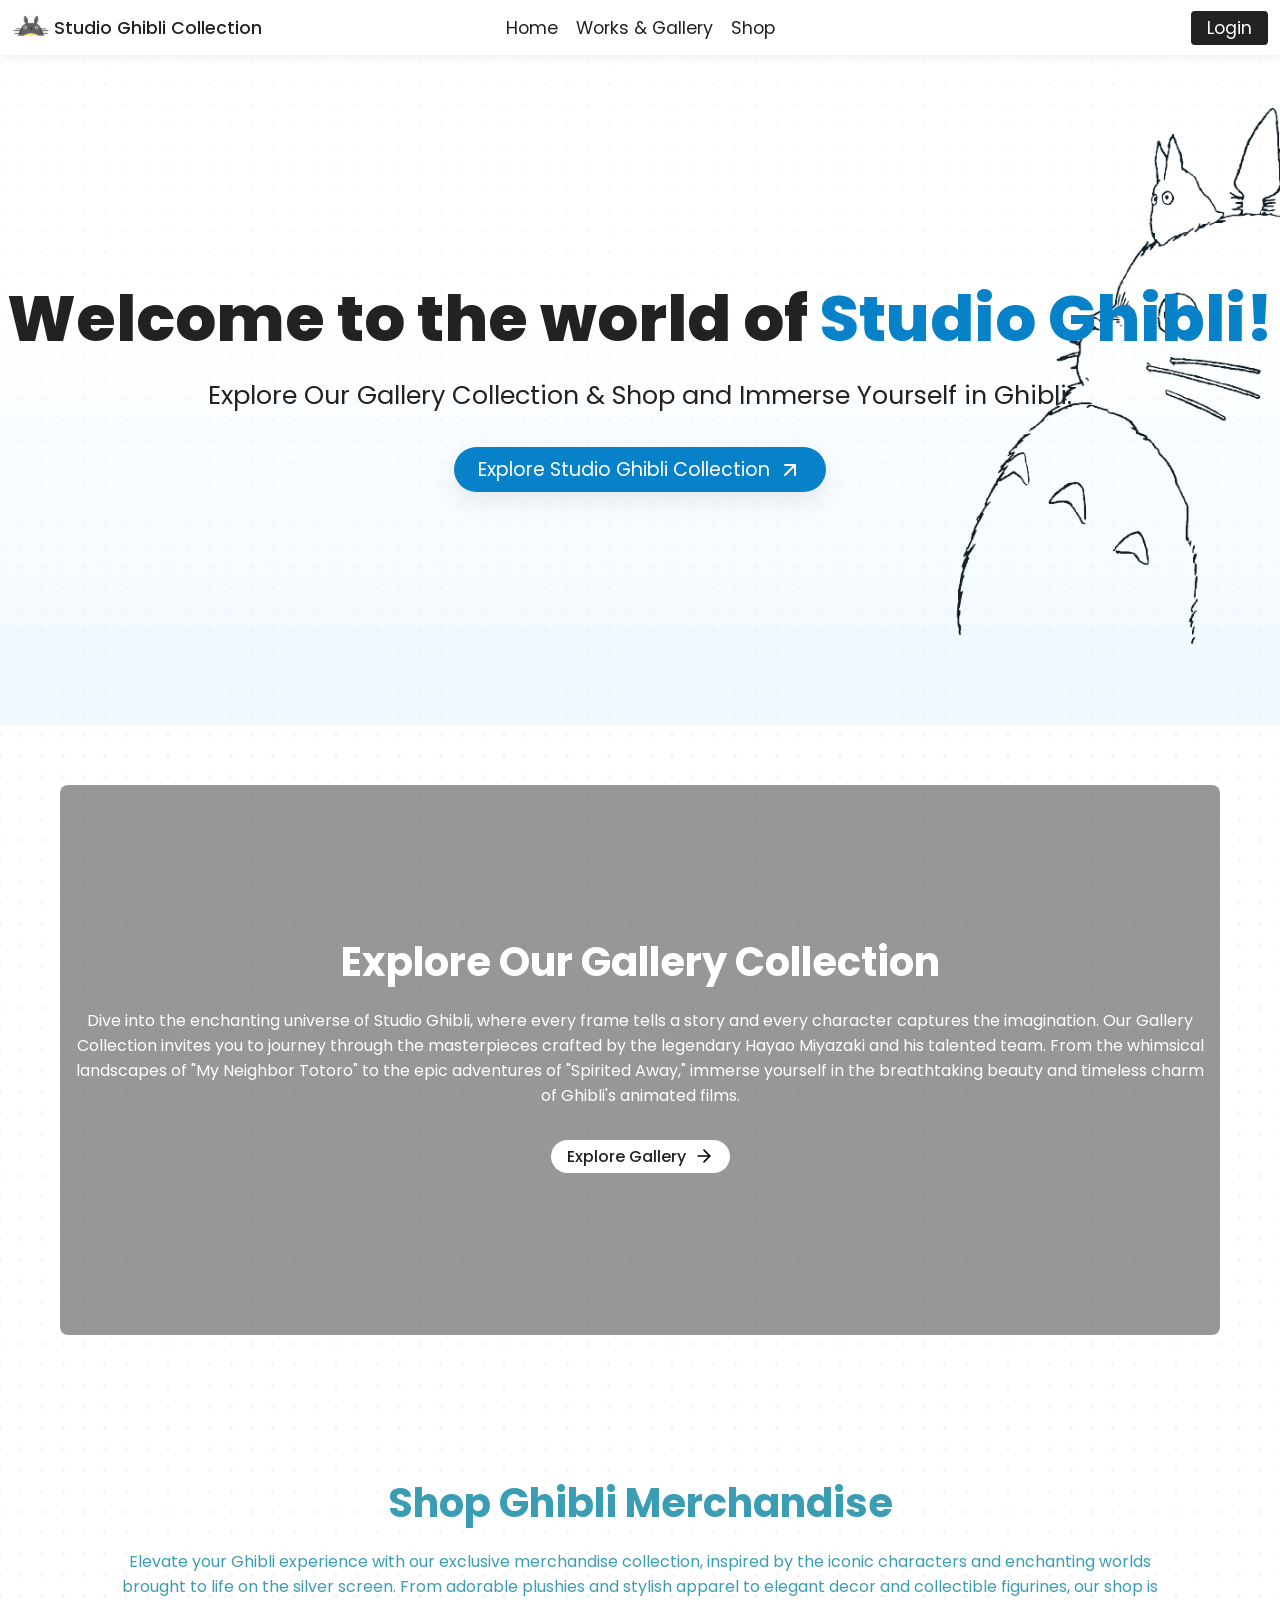
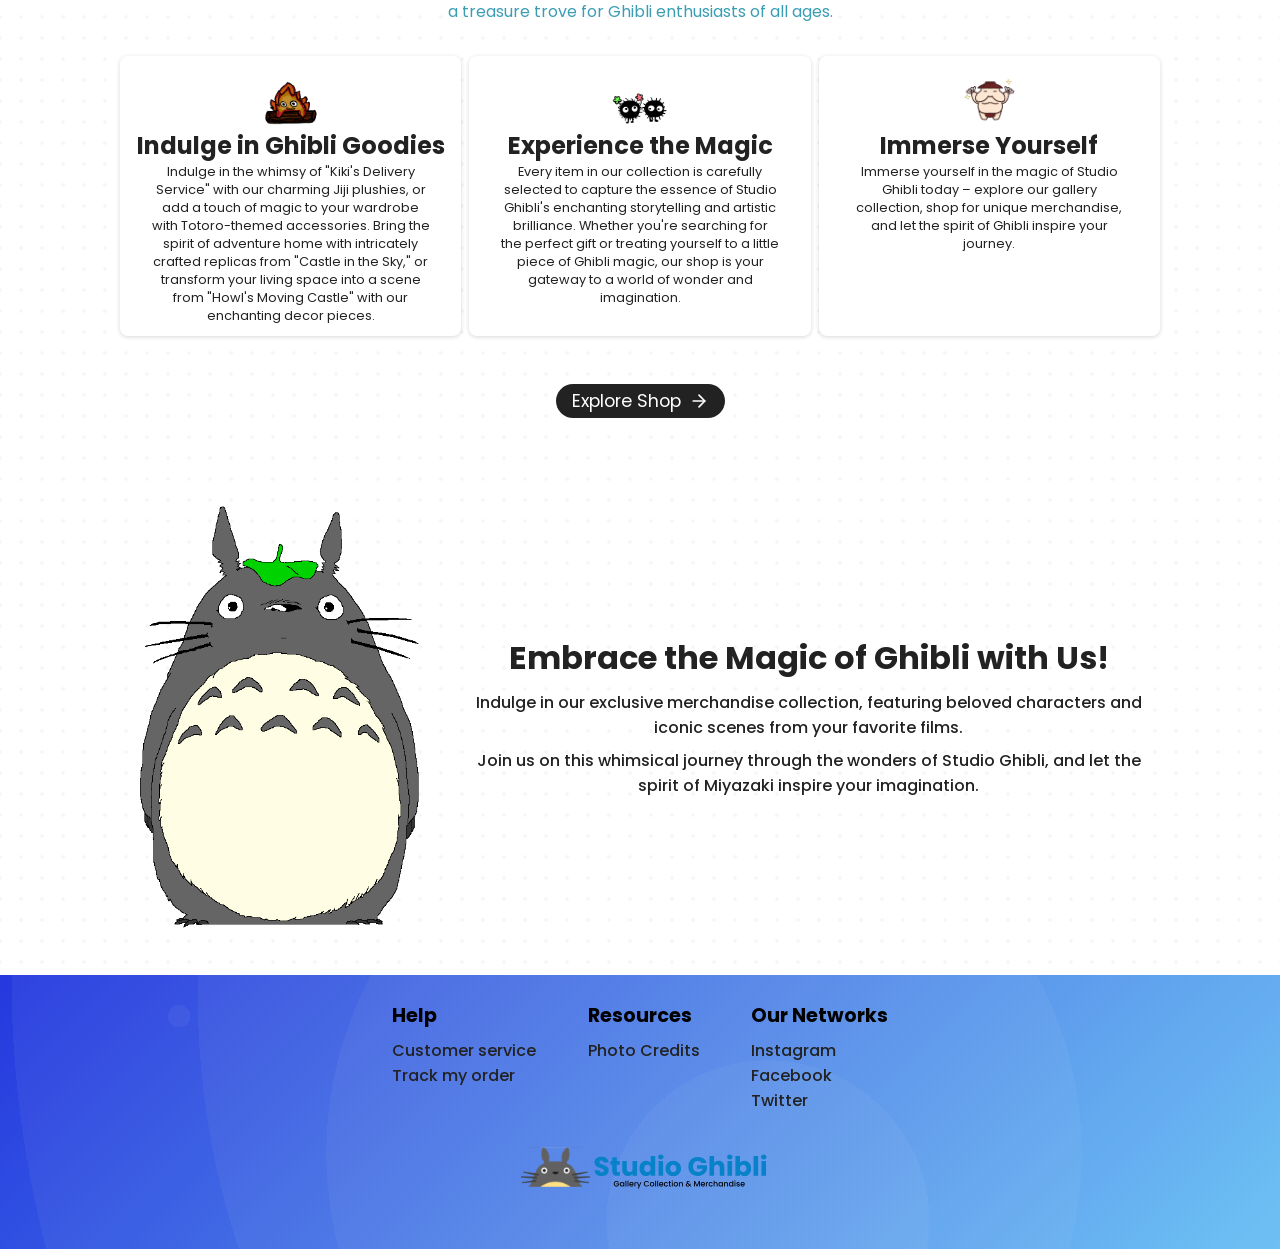
==== landing_page.html @ 47c3f197 "Change website design" ====
<!DOCTYPE html>
<html lang="en">
<head>
    <meta charset="UTF-8">
    <meta name="viewport" content="width=device-width, initial-scale=1.0">
    <link rel="stylesheet" href="css/lading_page.css">
    <link rel="stylesheet" href="css/nav-footer.css">
    <link rel="icon" sizes="32x32" href="assets/icons/logo.svg" type="image/x-icon">
    <title>Studio Ghibli</title>
</head>
<body>
    <nav >
        <div class="left">
            <img src="assets/img/totoro-logo-c.png" width="38" height="38" alt="">
            <a  href="landing_page.html">Studio Ghibli Collection</a>
        </div>
        <div class="center">
            <a id="home" href="index.html">Home</a>
            <a id="works-gallery" href="pages/works_gallery.html">Works & Gallery</a>
            <a id="shop" href="pages/shop.html">Shop</a>
        </div>
        <div class="right">
            <a id="login" href="pages/login.html">Login</a>
        </div>
    </nav>

        <header class="bg flex col">
            <div class="bg-content flex col">
                <div class="context flex col">
                    <h1 class="headline">Welcome to the world of <span>Studio Ghibli!</span></h1>
                    <p class="headline-2">Explore Our Gallery Collection & Shop and Immerse Yourself in Ghibli. </p>
                </div>
                <button id="main-bttn" class="flex row">
                    Explore Studio Ghibli Collection
                    <img src="assets/icons/arrow-up-right-w.svg" alt="">
                </button>
            </div>
        </header>

        <section class="intro-gallery flex col">
            <div class="black-bg"></div>
            <p class="head">
                <strong>Explore Our Gallery Collection</strong>
            </p>
                <p>
                Dive into the enchanting universe of Studio Ghibli, where every frame tells a story and every character captures the imagination. Our Gallery Collection invites you to journey through the masterpieces crafted by the legendary Hayao Miyazaki and his talented team. From the whimsical landscapes of "My Neighbor Totoro" to the epic adventures of "Spirited Away," immerse yourself in the breathtaking beauty and timeless charm of Ghibli's animated films.
            </p>
            <button id="gallery-bttn" class="flex row">
                    Explore Gallery
                    <img src="assets/icons/arrow-right-b.svg" alt="">
            </button>
        </section>

        <section class="merchandise flex col">
            <p class="head"><strong>Shop Ghibli Merchandise</strong></p>
            <p>Elevate your Ghibli experience with our exclusive merchandise collection, inspired by the iconic characters and enchanting worlds brought to life on the silver screen. From adorable plushies and stylish apparel to elegant decor and collectible figurines, our shop is a treasure trove for Ghibli enthusiasts of all ages.</p>
            <div class="sub">
                <div class="container">
                    <img src="assets/img/ghibli_gif2.gif" style="width:56px;height:56px;">
                    <p class="text1">Indulge in Ghibli Goodies</p>
                    <p class="text2">Indulge in the whimsy of "Kiki's Delivery Service" with our charming Jiji plushies, or add a touch of magic to your wardrobe with Totoro-themed accessories. Bring the spirit of adventure home with intricately crafted replicas from "Castle in the Sky," or transform your living space into a scene from "Howl's Moving Castle" with our enchanting decor pieces.</p>
                </div>
                <div class="container">
                    <img src="assets/img/ghibli_gif.gif" style="width:56px;height:56px;">
                    <p class="text1">Experience the Magic</p>
                    <p class="text2">Every item in our collection is carefully selected to capture the essence of Studio Ghibli's enchanting storytelling and artistic brilliance. Whether you're searching for the perfect gift or treating yourself to a little piece of Ghibli magic, our shop is your gateway to a world of wonder and imagination.</p>
                </div>
                <div class="container">
                    <img src="assets/img/ghibli_gif3.gif" style="width:56px;height:56px;">
                    <p class="text1">Immerse Yourself</p>
                    <p class="text2">Immerse yourself in the magic of Studio Ghibli today – explore our gallery collection, shop for unique merchandise, and let the spirit of Ghibli inspire your journey.</p>
                </div>
            </div>
            <button id="shop-bttn" class="flex row">
                Explore Shop
                <img src="assets/icons/arrow-right-w.svg" alt="">
            </button>
        </section>

        <section class="msg flex row">
            <img src="assets/img/totoro-gif.gif" alt="">
            <div class="msg-container">
                <p>Embrace the Magic of Ghibli with Us!</p>
                <p>Indulge in our exclusive merchandise collection, featuring beloved characters and iconic scenes from your favorite films.</p>
                <p>Join us on this whimsical journey through the wonders of Studio Ghibli, and let the spirit of Miyazaki inspire your imagination.
                </p>
            </div>
        </section>

    <footer class="flex col">
        <div class="first-col flex row">
            <div class="links flex col">
                <p>Help</p>
                <ul>
                    <li><a href="">Customer service</a></li>
                    <li><a href="">Track my order</a></li>
                </ul>
            </div>
            <div class="links flex col">
                <p>Resources</p>
                <ul>
                    <li><a href="">Photo Credits</a> </li>
                </ul>
            </div>
            <div class="links flex col">
                <p>Our Networks</p>
                <ul>
                    <li><a href="">Instagram</a></li>
                    <li><a href="">Facebook</a></li>
                    <li><a href="">Twitter</a></li>
                </ul>
            </div>
        </div>
        <img src="assets/icons/logo2.svg" alt="">
    </footer>
    <script>
        const main_bttn = document.getElementById("main-bttn");
        const gallery_bttn = document.getElementById("gallery-bttn");
        const shop_bttn = document.getElementById("shop-bttn");
        
        main_bttn.addEventListener('click', () => {
            window.location.href = "index.html";
        });
        gallery_bttn.addEventListener('click', () => {
            window.location.href = "pages/works_gallery.html";
        });
        shop_bttn.addEventListener('click', () => {
            window.location.href = "pages/shop.html";
        });
    </script>
</body>
</html>
---- css/lading_page.css ----
@import url('https://fonts.googleapis.com/css2?family=Poppins:ital,wght@0,100;0,200;0,300;0,400;0,500;0,600;0,700;0,800;0,900;1,100;1,200;1,300;1,400;1,500;1,600;1,700;1,800;1,900&display=swap');

:root{
    /* Gradients */

    --white-bg: repeating-radial-gradient(circle at center center, transparent 0px, transparent 13px,rgba(0,0,0,0.03) 13px, rgba(0,0,0,0.03) 24px,transparent 24px, transparent 62px,rgba(0,0,0,0.03) 62px, rgba(0,0,0,0.03) 96px),repeating-radial-gradient(circle at center center, rgb(255,255,255) 0px, rgb(255,255,255) 14px,rgb(255,255,255) 14px, rgb(255,255,255) 18px,rgb(255,255,255) 18px, rgb(255,255,255) 28px,rgb(255,255,255) 28px, rgb(255,255,255) 32px); 
    --bg-size-white-bg: 21px 21px;

    --blue-bg:  radial-gradient(circle at 85% 1%, hsla(190,0%,93%,0.05) 0%, hsla(190,0%,93%,0.05) 96%,transparent 96%, transparent 100%),radial-gradient(circle at 14% 15%, hsla(190,0%,93%,0.05) 0%, hsla(190,0%,93%,0.05) 1%,transparent 1%, transparent 100%),radial-gradient(circle at 60% 90%, hsla(190,0%,93%,0.05) 0%, hsla(190,0%,93%,0.05) 20%,transparent 20%, transparent 100%),radial-gradient(circle at 79% 7%, hsla(190,0%,93%,0.05) 0%, hsla(190,0%,93%,0.05) 78%,transparent 78%, transparent 100%),radial-gradient(circle at 55% 65%, hsla(190,0%,93%,0.05) 0%, hsla(190,0%,93%,0.05) 52%,transparent 52%, transparent 100%),linear-gradient(135deg, rgb(37, 56, 222),rgb(96, 189, 244)); 

    --light-blue:  linear-gradient(to bottom, #ffffff5c 40%, #dcf1ff5b 90%);
}
*{
    font-family: "Poppins", sans-serif;
    margin:0;
    padding:0;
    box-sizing: border-box;
}
a{
    text-decoration: none;
    color:inherit;
}
button{
    cursor: pointer;
}
.flex{
    display: flex;
}
.row{
    flex-direction: row;
}
.col{
    flex-direction: column;
}
ul{
    list-style: none;

}
body{
    background-image: var(--white-bg);
    background-size: var(--bg-size-white-bg);
}



/* ----- Header Part ----- */

.bg{
    background-image: var(--light-blue);
    width:100%;
    height: 725px;
    overflow: hidden;
    z-index: 1;
}
.bg-content{
    width: 100%;
    height: 100%;
    justify-content:center;
    align-items: center;
    padding: 1.8% 0;
    background: url(../assets/img/totoro-crop.png) no-repeat right;
    background-size:contain;
}

.bg button{
    padding: 0.5rem 1.5rem;
    font-size: 1.2rem;
    border-radius: 25px;
    border:none;
    color:#ffffff;
    background-color: #0781c8;
    box-shadow: rgba(149, 157, 165, 0.2) 0px 8px 24px;
    align-items: center;
    gap:8px;
}
.bg button:hover{
    background-color: #0781c8c8;
}
.context{
    margin-bottom: 2em;
}
.headline{ 
    display: block;
    text-align: center;
    font-size: 4rem;
    font-weight: 800;
    color: #222222;
    width:100%;
    height: 80px;
    margin:3% 0 2% 0;
}
.headline span{
    color:#0781c8;
}

.context p{
    text-align: center;
}
.context .headline-2{
    font-size: 1.6rem;
    font-weight: 400;
    color: #222222;
}


section{
    width:auto;
    height: 700px;
    gap:16px;
    margin:0 120px;
    justify-content: center;
    align-items: center;
}


section p{
    text-align: center;
    color:#3a9db4;
    text-wrap:wrap;
    word-wrap:break-word;
}

section p strong{
    font-size: 2.5rem;
    font-weight: 700;
    display: block;
    
}

.intro-gallery {
    margin: 60px;
    padding: 0 16px;
    width:fit-content;
    height: 550px;
    overflow: hidden;
    background: url(../assets/img/ghib-trans.png) no-repeat right;
    background-size: cover ;
    justify-content: center;
    align-items: center;
    position: relative;
    border-radius: 0.5rem;
}

.intro-gallery .black-bg{
    position: absolute;
    top:0;
    bottom:0;
    left:0;
    right:0;
    background-color: #22222277;
    z-index: 1;
}
.intro-gallery p, .intro-gallery .head{
    color:#fff;
}

.intro-gallery button, .intro-gallery p{
    z-index: 5;
}
.intro-gallery  button{
    justify-content: space-between;
    align-items: center;
    width:fit-content;
    font-size: 1rem;
    font-weight: 500;
    padding: 4px 16px;
    border:none;
    border-radius: 20px;
    background-color: #fff;
    margin: 16px 0;
    color: #222222;
    gap:8px;
    cursor: pointer;
    z-index: 5;
    transition: 0.15s ease-in;
}
.intro-gallery  button img{
    width:20px;
}
.intro-gallery button:hover{
    background-color: #eaeaea;
}

.merchandise .sub{
    display: grid;
    grid-template-columns: repeat(3, auto);
    width:100%;
    justify-content: space-between;
    align-items: start;
    gap:8px;
    margin:16px 0;

}
.merchandise .sub .container{
    display: flex;
    flex-direction: column;
    align-items: center;
    padding:16px;
    box-shadow:0px 1px 4px rgba(0, 0, 0, 0.16) ;
    height: 280px;
    border-radius: 8px;
    overflow: hidden;
    background-color: #fff;
}

.merchandise .sub .container .text1{
    font-size: 1.5rem;
    font-weight: 700;
    color:#222222;
}
.merchandise .sub .container .text2{
    font-size: 0.8rem;
    color:#222222;
    width:90%;
}
.merchandise button{
    justify-content: space-between;
    align-items: center;
    width:fit-content;
    font-size: 1.1rem;
    padding: 4px 16px;
    border:none;
    border-radius: 20px;
    background-color:#222222 ;
    margin-top: 16px;
    color: #fff;
    gap:8px;
    cursor: pointer;
    z-index: 5;
    transition: 0.15s ease-in;
}
.merchandise button img{
    width:20px;
}
.merchandise button:hover{
    background-color: #3b3b3b ;
}

.msg{
    height: 50vh;
}
.msg img{
    width:auto;
    height: 50vh;
}
.msg div p:first-child{
    font-size: 2rem;
    font-weight: 700;
}
.msg div p{
    width: auto;
    color:#222222;
    text-align: center;
    font-weight: 500;
     margin-bottom: 8px;
}
---- css/nav-footer.css ----
@import url('https://fonts.googleapis.com/css2?family=Poppins:ital,wght@0,100;0,200;0,300;0,400;0,500;0,600;0,700;0,800;0,900;1,100;1,200;1,300;1,400;1,500;1,600;1,700;1,800;1,900&display=swap');

:root{
    /* Gradients */
    --white-bg: repeating-radial-gradient(circle at center center, transparent 0px, transparent 13px,rgba(0,0,0,0.03) 13px, rgba(0,0,0,0.03) 24px,transparent 24px, transparent 62px,rgba(0,0,0,0.03) 62px, rgba(0,0,0,0.03) 96px),repeating-radial-gradient(circle at center center, rgb(255,255,255) 0px, rgb(255,255,255) 14px,rgb(255,255,255) 14px, rgb(255,255,255) 18px,rgb(255,255,255) 18px, rgb(255,255,255) 28px,rgb(255,255,255) 28px, rgb(255,255,255) 32px); 
    --bg-size-white-bg: 21px 21px;

    --blue-bg:  radial-gradient(circle at 85% 1%, hsla(190,0%,93%,0.05) 0%, hsla(190,0%,93%,0.05) 96%,transparent 96%, transparent 100%),radial-gradient(circle at 14% 15%, hsla(190,0%,93%,0.05) 0%, hsla(190,0%,93%,0.05) 1%,transparent 1%, transparent 100%),radial-gradient(circle at 60% 90%, hsla(190,0%,93%,0.05) 0%, hsla(190,0%,93%,0.05) 20%,transparent 20%, transparent 100%),radial-gradient(circle at 79% 7%, hsla(190,0%,93%,0.05) 0%, hsla(190,0%,93%,0.05) 78%,transparent 78%, transparent 100%),radial-gradient(circle at 55% 65%, hsla(190,0%,93%,0.05) 0%, hsla(190,0%,93%,0.05) 52%,transparent 52%, transparent 100%),linear-gradient(135deg, rgb(37, 56, 222),rgb(96, 189, 244)); 

    --light-blue:  linear-gradient(to bottom, #ffffff5c 40%, #dcf1ff5b 90%);
}
*{
    font-family: "Poppins", sans-serif;
    margin:0;
    padding:0;
    box-sizing: border-box;
}
a{
    text-decoration: none;
    color:inherit;
}
button{
    cursor: pointer;
}
.flex{
    display: flex;
}
.row{
    flex-direction: row;
}
.col{
    flex-direction: column;
}
ul{
    list-style: none;

}
nav{
    display: grid;
    grid-template-columns: 25% 50% 25%;
    align-items: center;
    height: 55px;
    position: fixed;
    top:0;
    left:0;
    right: 0;
    z-index: 10;   
    padding:8px 12px;
    background: #fff;
    box-shadow: 0 0 10px rgba(0, 0, 0, 0.1);
}
nav div a{
    font-size: 1.1rem;
    color:#222222;
}
nav div{
    display: flex;
    align-items: center;
}
nav .left{
    gap:4px;
}
nav .left a{
    font-weight: 500;
}
nav .left img{
    object-fit: contain;
}

nav .center{
    justify-content: center;
    gap:18px;
}

nav .right{
    justify-content: end;
}
nav .right #login{
    padding: 4px 16px;
    border-radius: 4px;
    background-color: #222222;
    color: #fff;
}
nav .center a:hover{
    color: #0781c8;
    transition: background-color 0.15s ease-in;

}

footer{
    width:100%;
    height: auto;
    justify-content: start;
    align-items: center;
    padding: 2% 0;
    background-image:var(--blue-bg);
    margin-top: 30px;
}

footer p{
    font-size: 2.5rem;
    font-weight: 700;
    margin-bottom: 8px;
}

footer .first-col{
    justify-content: center;
    width:80%;
    gap:5%;
}
footer .first-col .links p{
    font-size: 1.2rem;
    font-weight: 700;
    margin-bottom: 8px;
}

footer .first-col .links ul li{
    font-weight: 500;
    color:#222222;
}
footer .first-col .links ul li:hover{
    color:#000000;
    text-decoration: underline;
}
footer img{
    width:20%;
    height: 60px;
    margin: 2% 0;
}
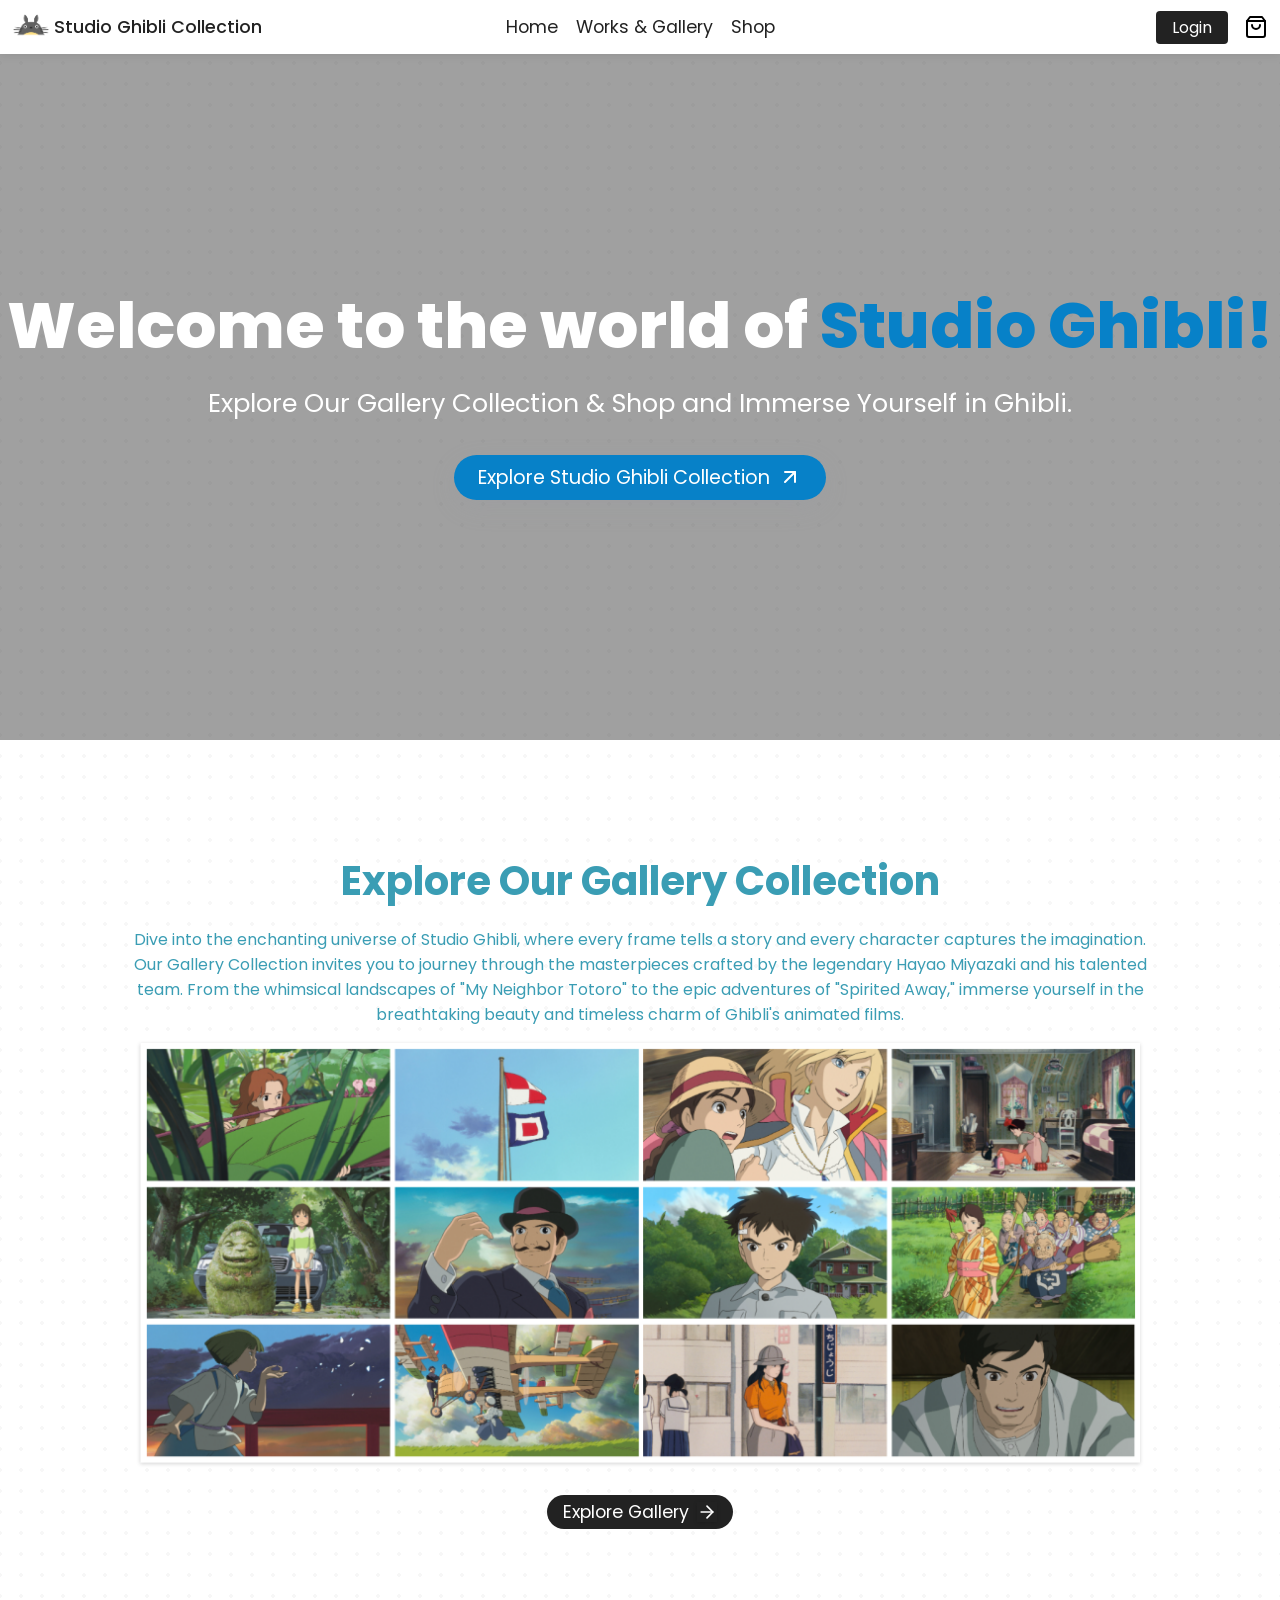
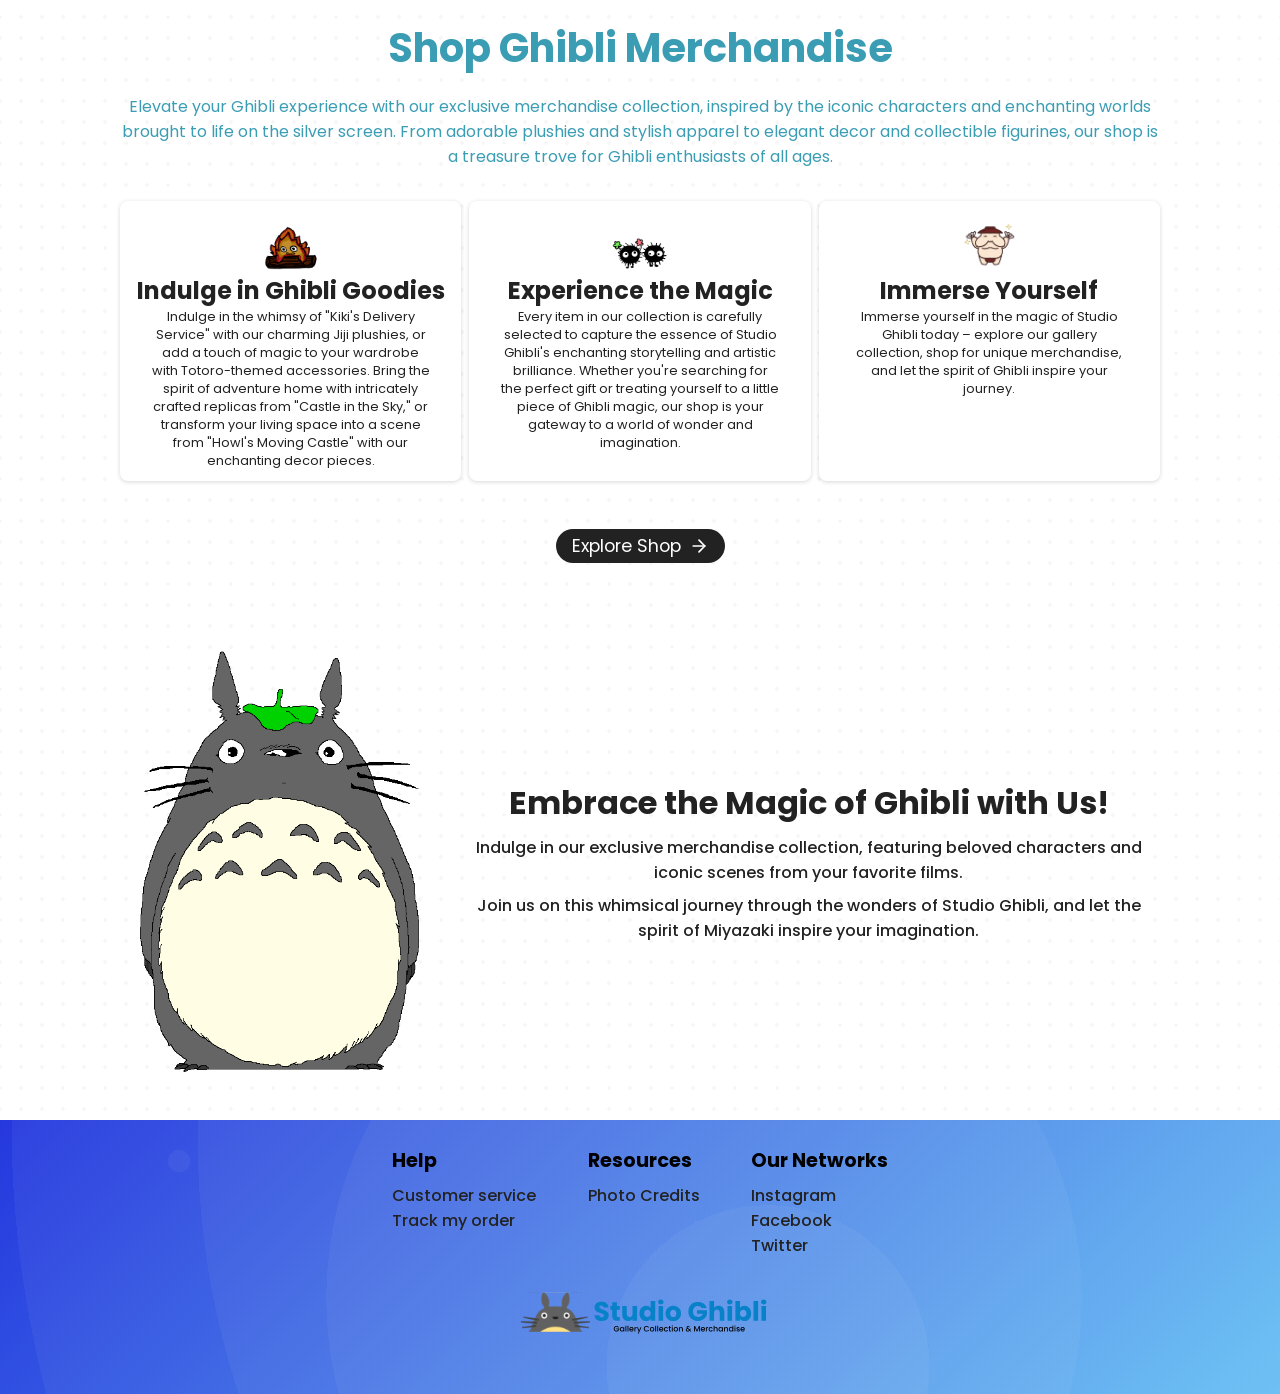
==== commit bb873628: "update design" ====
--- a/landing_page.html
+++ b/landing_page.html
@@ -6,21 +6,61 @@
     <link rel="stylesheet" href="css/lading_page.css">
     <link rel="stylesheet" href="css/nav-footer.css">
     <link rel="icon" sizes="32x32" href="assets/icons/logo.svg" type="image/x-icon">
-    <title>Studio Ghibli</title>
+    <title>Studio Ghibli Collection</title>
 </head>
 <body>
+    <div id="login-create-container" class="log-in flex col">
+        <div id="login-container" class=" m-container flex col">
+            <p class="wc">WELCOME!</p>
+            <div class="container flex col">
+                <p>Email Address</p>
+                <input type="text" name="email" id="email" placeholder="email">
+            </div>
+            <div class="container flex col">
+                <p>Password</p>
+                <input type="text" name="password" id="password" placeholder="password">
+            </div>
+            <button id="bttn">Log in</button>
+            <a class="blue">Forget password?</a>
+            <p>Don't have an account? <a id="login-create" class="blue">Create one</a> </p>
+        </div>
+
+        <div id="create-container" class=" m-container flex col">
+            <p class="wc">Create an account</p>
+            <div class="container flex col">
+                <p>Username</p>
+                <input type="text" name="username" id="username" placeholder="username">
+            </div>
+            <div class="container flex col">
+                <p>Email Address</p>
+                <input type="text" name="email" id="email" placeholder="email">
+            </div>
+            <div class="container flex col">
+                <p>Password</p>
+                <input type="text" name="password" id="password" placeholder="password">
+            </div>
+            <div class="container flex col">
+                <p>Confirm Password</p>
+                <input type="text" name="confirm-password" id="confirm-password" placeholder="confirm password">
+            </div>
+            <button id="bttn">Create account</button>
+            <a class="blue">Forget password?</a>
+            <p>Have an account? <a id="create-login" class="blue">Log in</a> </p>
+        </div>
+    </div>
     <nav >
         <div class="left">
             <img src="assets/img/totoro-logo-c.png" width="38" height="38" alt="">
             <a  href="landing_page.html">Studio Ghibli Collection</a>
         </div>
         <div class="center">
-            <a id="home" href="index.html">Home</a>
-            <a id="works-gallery" href="pages/works_gallery.html">Works & Gallery</a>
-            <a id="shop" href="pages/shop.html">Shop</a>
+            <a id="home" href="index.php">Home</a>
+            <a id="works-gallery" href="pages/works_gallery.php">Works & Gallery</a>
+            <a id="shop" href="pages/shop.php">Shop</a>
         </div>
         <div class="right">
-            <a id="login" href="pages/login.html">Login</a>
+            <button id="login">Login</button>
+            <img id="cart" src="assets/icons/shopping-bag.svg" alt="">
         </div>
     </nav>
 
@@ -36,20 +76,16 @@
                 </button>
             </div>
         </header>
-
-        <section class="intro-gallery flex col">
-            <div class="black-bg"></div>
-            <p class="head">
-                <strong>Explore Our Gallery Collection</strong>
-            </p>
-                <p>
-                Dive into the enchanting universe of Studio Ghibli, where every frame tells a story and every character captures the imagination. Our Gallery Collection invites you to journey through the masterpieces crafted by the legendary Hayao Miyazaki and his talented team. From the whimsical landscapes of "My Neighbor Totoro" to the epic adventures of "Spirited Away," immerse yourself in the breathtaking beauty and timeless charm of Ghibli's animated films.
-            </p>
+        <section class="gallery flex col">
+            <p class="head"><strong>Explore Our Gallery Collection</strong></p>
+            <p> Dive into the enchanting universe of Studio Ghibli, where every frame tells a story and every character captures the imagination. Our Gallery Collection invites you to journey through the masterpieces crafted by the legendary Hayao Miyazaki and his talented team. From the whimsical landscapes of "My Neighbor Totoro" to the epic adventures of "Spirited Away," immerse yourself in the breathtaking beauty and timeless charm of Ghibli's animated films.</p>
+            <img src="assets/img/intro-g-bg0.png" alt="">
             <button id="gallery-bttn" class="flex row">
-                    Explore Gallery
-                    <img src="assets/icons/arrow-right-b.svg" alt="">
+                Explore Gallery
+                <img src="assets/icons/arrow-right-w.svg" alt="">
             </button>
         </section>
+
 
         <section class="merchandise flex col">
             <p class="head"><strong>Shop Ghibli Merchandise</strong></p>
@@ -119,14 +155,15 @@
         const shop_bttn = document.getElementById("shop-bttn");
         
         main_bttn.addEventListener('click', () => {
-            window.location.href = "index.html";
+            window.location.href = "index.php";
         });
         gallery_bttn.addEventListener('click', () => {
-            window.location.href = "pages/works_gallery.html";
+            window.location.href = "pages/works_gallery.php";
         });
         shop_bttn.addEventListener('click', () => {
-            window.location.href = "pages/shop.html";
+            window.location.href = "pages/shop.php";
         });
     </script>
+    <script src="scripts/login.js"></script>
 </body>
 </html>
--- a/css/lading_page.css
+++ b/css/lading_page.css
@@ -9,6 +9,9 @@
     --blue-bg:  radial-gradient(circle at 85% 1%, hsla(190,0%,93%,0.05) 0%, hsla(190,0%,93%,0.05) 96%,transparent 96%, transparent 100%),radial-gradient(circle at 14% 15%, hsla(190,0%,93%,0.05) 0%, hsla(190,0%,93%,0.05) 1%,transparent 1%, transparent 100%),radial-gradient(circle at 60% 90%, hsla(190,0%,93%,0.05) 0%, hsla(190,0%,93%,0.05) 20%,transparent 20%, transparent 100%),radial-gradient(circle at 79% 7%, hsla(190,0%,93%,0.05) 0%, hsla(190,0%,93%,0.05) 78%,transparent 78%, transparent 100%),radial-gradient(circle at 55% 65%, hsla(190,0%,93%,0.05) 0%, hsla(190,0%,93%,0.05) 52%,transparent 52%, transparent 100%),linear-gradient(135deg, rgb(37, 56, 222),rgb(96, 189, 244)); 
 
     --light-blue:  linear-gradient(to bottom, #ffffff5c 40%, #dcf1ff5b 90%);
+
+    --fnt-clr-blue: #0a7cff;
+    --fnt-clr-black: #222222;
 }
 *{
     font-family: "Poppins", sans-serif;
@@ -46,20 +49,21 @@
 /* ----- Header Part ----- */
 
 .bg{
-    background-image: var(--light-blue);
+    position: relative;
     width:100%;
-    height: 725px;
+    height: 740px;
     overflow: hidden;
     z-index: 1;
+    background: url(../assets/img/ghib.png) no-repeat center;
+    background-size:cover;
 }
 .bg-content{
     width: 100%;
     height: 100%;
+    background-color: #2222226d;
     justify-content:center;
     align-items: center;
     padding: 1.8% 0;
-    background: url(../assets/img/totoro-crop.png) no-repeat right;
-    background-size:contain;
 }
 
 .bg button{
@@ -84,7 +88,7 @@
     text-align: center;
     font-size: 4rem;
     font-weight: 800;
-    color: #222222;
+    color: #fff;
     width:100%;
     height: 80px;
     margin:3% 0 2% 0;
@@ -99,7 +103,7 @@
 .context .headline-2{
     font-size: 1.6rem;
     font-weight: 400;
-    color: #222222;
+    color: #fff;
 }
 
 
@@ -107,7 +111,7 @@
     width:auto;
     height: 700px;
     gap:16px;
-    margin:0 120px;
+    margin: 0 120px;
     justify-content: center;
     align-items: center;
 }
@@ -124,62 +128,17 @@
     font-size: 2.5rem;
     font-weight: 700;
     display: block;
-    
-}
-
-.intro-gallery {
-    margin: 60px;
-    padding: 0 16px;
-    width:fit-content;
-    height: 550px;
-    overflow: hidden;
-    background: url(../assets/img/ghib-trans.png) no-repeat right;
-    background-size: cover ;
-    justify-content: center;
-    align-items: center;
-    position: relative;
-    border-radius: 0.5rem;
-}
-
-.intro-gallery .black-bg{
-    position: absolute;
-    top:0;
-    bottom:0;
-    left:0;
-    right:0;
-    background-color: #22222277;
-    z-index: 1;
-}
-.intro-gallery p, .intro-gallery .head{
-    color:#fff;
-}
-
-.intro-gallery button, .intro-gallery p{
-    z-index: 5;
-}
-.intro-gallery  button{
-    justify-content: space-between;
-    align-items: center;
-    width:fit-content;
-    font-size: 1rem;
-    font-weight: 500;
-    padding: 4px 16px;
-    border:none;
-    border-radius: 20px;
-    background-color: #fff;
-    margin: 16px 0;
-    color: #222222;
-    gap:8px;
-    cursor: pointer;
-    z-index: 5;
-    transition: 0.15s ease-in;
-}
-.intro-gallery  button img{
-    width:20px;
-}
-.intro-gallery button:hover{
-    background-color: #eaeaea;
-}
+}
+.gallery{
+    margin-top: 100px;
+}
+.gallery img{
+    width: 1000px;
+    height: auto;
+    object-fit: contain;
+    box-shadow:0px 1px 4px rgba(0, 0, 0, 0.16) ;
+}
+
 
 .merchandise .sub{
     display: grid;
@@ -213,10 +172,11 @@
     color:#222222;
     width:90%;
 }
-.merchandise button{
+.merchandise button, .gallery  button{
     justify-content: space-between;
     align-items: center;
     width:fit-content;
+    height: fit-content;
     font-size: 1.1rem;
     padding: 4px 16px;
     border:none;
@@ -229,10 +189,10 @@
     z-index: 5;
     transition: 0.15s ease-in;
 }
-.merchandise button img{
+.merchandise button img, .gallery  button img{
     width:20px;
 }
-.merchandise button:hover{
+.merchandise button:hover , .gallery  button:hover{
     background-color: #3b3b3b ;
 }
 
--- a/css/nav-footer.css
+++ b/css/nav-footer.css
@@ -18,6 +18,7 @@
 a{
     text-decoration: none;
     color:inherit;
+    cursor: pointer;
 }
 button{
     cursor: pointer;
@@ -39,7 +40,6 @@
     display: grid;
     grid-template-columns: 25% 50% 25%;
     align-items: center;
-    height: 55px;
     position: fixed;
     top:0;
     left:0;
@@ -74,18 +74,96 @@
 
 nav .right{
     justify-content: end;
+    gap:16px;
+}
+nav .right #cart{
+    cursor: pointer;
 }
 nav .right #login{
     padding: 4px 16px;
     border-radius: 4px;
     background-color: #222222;
     color: #fff;
-}
+    font-size: inherit;
+    border:none;
+}
+
 nav .center a:hover{
     color: #0781c8;
     transition: background-color 0.15s ease-in;
 
 }
+
+/* LOG IN AND CREATE ACCOUNT */
+.log-in{
+    z-index: 15;
+    position: fixed;
+    background-color: rgba(0, 0, 0, 0.5);
+    justify-content: center;
+    align-items: center;
+    top:0;
+    bottom:0;
+    left:0;
+    right:0;
+    visibility: hidden;
+}
+
+.m-container{
+    width: 400px;
+    height: auto;
+    padding: 24px;
+    align-items: center;
+    gap:16px;
+    background-color: #ffffff;
+    border-radius: 0.5rem;
+}
+.m-container .wc{
+    font-size: 1.8rem;
+    font-weight: 600;
+}
+.m-container .container{
+    align-items: start;
+    gap:4px;
+    width: 100%;
+}
+.m-container .container input{
+    padding:8px;
+    border-radius: 0.5rem;
+    border:1px solid #222222;
+    width: 100%;
+}
+.m-container #bttn{
+    padding: 8px 0 ;
+    width:100%;
+    color:#ffffff;
+    background-color: #0781c8;
+    border:none;
+    border-radius: 0.5rem;
+    font-size: 1.1rem;
+}
+.m-container .blue{
+    color:#0773b1;
+}
+.m-container a:hover{
+    text-decoration: underline;
+}
+
+#login-container, #create-container{
+    position:absolute;
+    left: 0; 
+    right: 0; 
+    margin-left: auto; 
+    margin-right: auto; 
+}
+#login-container{
+     z-index: 5;
+     visibility: hidden;
+}
+#create-container{
+     z-index: 1;
+     visibility: hidden;
+ }
+
 
 footer{
     width:100%;
